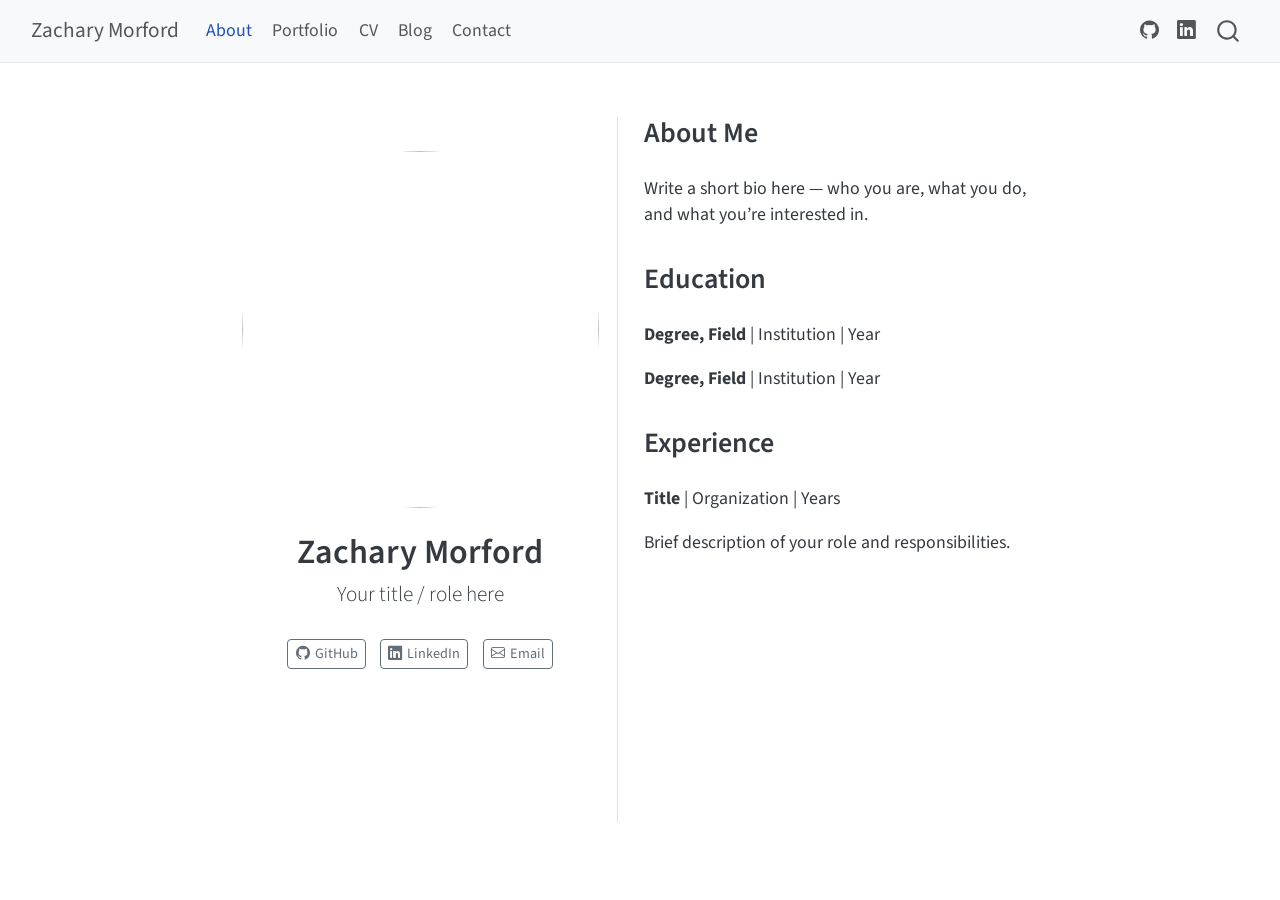
==== index.html @ 19106c6e "Built site for gh-pages" ====
<!DOCTYPE html>
<html xmlns="http://www.w3.org/1999/xhtml" lang="en" xml:lang="en"><head>

<meta charset="utf-8">
<meta name="generator" content="quarto-1.9.37">

<meta name="viewport" content="width=device-width, initial-scale=1.0, user-scalable=yes">


<title>Zachary Morford</title>
<style>
/* Default styles provided by pandoc.
** See https://pandoc.org/MANUAL.html#variables-for-html for config info.
*/
code{white-space: pre-wrap;}
span.smallcaps{font-variant: small-caps;}
div.columns{display: flex; gap: min(4vw, 1.5em);}
div.column{flex: auto; overflow-x: auto;}
div.hanging-indent{margin-left: 1.5em; text-indent: -1.5em;}
ul.task-list{list-style: none;}
ul.task-list li input[type="checkbox"] {
  width: 0.8em;
  margin: 0 0.8em 0.2em -1em; /* quarto-specific, see https://github.com/quarto-dev/quarto-cli/issues/4556 */ 
  vertical-align: middle;
}
</style>


<script src="site_libs/quarto-nav/quarto-nav.js"></script>
<script src="site_libs/quarto-nav/headroom.min.js"></script>
<script src="site_libs/clipboard/clipboard.min.js"></script>
<script src="site_libs/quarto-search/autocomplete.umd.js"></script>
<script src="site_libs/quarto-search/fuse.min.js"></script>
<script src="site_libs/quarto-search/quarto-search.js"></script>
<meta name="quarto:offset" content="./">
<script src="site_libs/quarto-html/quarto.js" type="module"></script>
<script src="site_libs/quarto-html/tabsets/tabsets.js" type="module"></script>
<script src="site_libs/quarto-html/popper.min.js"></script>
<script src="site_libs/quarto-html/tippy.umd.min.js"></script>
<link href="site_libs/quarto-html/tippy.css" rel="stylesheet">
<link href="site_libs/quarto-html/quarto-syntax-highlighting-7f8f88aac4f3542376d5c11b86a4c14d.css" rel="stylesheet" id="quarto-text-highlighting-styles">
<script src="site_libs/bootstrap/bootstrap.min.js"></script>
<link href="site_libs/bootstrap/bootstrap-icons.css" rel="stylesheet">
<link href="site_libs/bootstrap/bootstrap-3e7735b7b22659e5fa437aca0bb49075.min.css" rel="stylesheet" append-hash="true" id="quarto-bootstrap" data-mode="light">
<script id="quarto-search-options" type="application/json">{
  "location": "navbar",
  "copy-button": false,
  "collapse-after": 3,
  "panel-placement": "end",
  "type": "overlay",
  "limit": 50,
  "keyboard-shortcut": [
    "f",
    "/",
    "s"
  ],
  "show-item-context": false,
  "language": {
    "search-no-results-text": "No results",
    "search-matching-documents-text": "matching documents",
    "search-copy-link-title": "Copy link to search",
    "search-hide-matches-text": "Hide additional matches",
    "search-more-match-text": "more match in this document",
    "search-more-matches-text": "more matches in this document",
    "search-clear-button-title": "Clear",
    "search-text-placeholder": "",
    "search-detached-cancel-button-title": "Cancel",
    "search-submit-button-title": "Submit",
    "search-label": "Search"
  }
}</script>


<link rel="stylesheet" href="styles.css">
</head>

<body class="nav-fixed fullcontent quarto-light">

<div id="quarto-search-results"></div>
  <header id="quarto-header" class="headroom fixed-top">
    <nav class="navbar navbar-expand-lg " data-bs-theme="dark">
      <div class="navbar-container container-fluid">
      <div class="navbar-brand-container mx-auto">
    <a class="navbar-brand" href="./index.html">
    <span class="navbar-title">Zachary Morford</span>
    </a>
  </div>
            <div id="quarto-search" class="" title="Search"></div>
          <button class="navbar-toggler" type="button" data-bs-toggle="collapse" data-bs-target="#navbarCollapse" aria-controls="navbarCollapse" role="menu" aria-expanded="false" aria-label="Toggle navigation" onclick="if (window.quartoToggleHeadroom) { window.quartoToggleHeadroom(); }">
  <span class="navbar-toggler-icon"></span>
</button>
          <div class="collapse navbar-collapse" id="navbarCollapse">
            <ul class="navbar-nav navbar-nav-scroll me-auto">
  <li class="nav-item">
    <a class="nav-link active" href="./index.html" aria-current="page"> 
<span class="menu-text">About</span></a>
  </li>  
  <li class="nav-item">
    <a class="nav-link" href="./portfolio.html"> 
<span class="menu-text">Portfolio</span></a>
  </li>  
  <li class="nav-item">
    <a class="nav-link" href="./cv.html"> 
<span class="menu-text">CV</span></a>
  </li>  
  <li class="nav-item">
    <a class="nav-link" href="./blog/index.html"> 
<span class="menu-text">Blog</span></a>
  </li>  
  <li class="nav-item">
    <a class="nav-link" href="./contact.html"> 
<span class="menu-text">Contact</span></a>
  </li>  
</ul>
            <ul class="navbar-nav navbar-nav-scroll ms-auto">
  <li class="nav-item compact">
    <a class="nav-link" href="https://github.com/"> <i class="bi bi-github" role="img" aria-label="GitHub">
</i> 
<span class="menu-text"></span></a>
  </li>  
  <li class="nav-item compact">
    <a class="nav-link" href="https://linkedin.com/in/"> <i class="bi bi-linkedin" role="img" aria-label="LinkedIn">
</i> 
<span class="menu-text"></span></a>
  </li>  
</ul>
          </div> <!-- /navcollapse -->
            <div class="quarto-navbar-tools">
</div>
      </div> <!-- /container-fluid -->
    </nav>
</header>
<!-- content -->
<div id="quarto-content" class="quarto-container page-columns page-rows-contents page-layout-article page-navbar">
<!-- sidebar -->
<!-- margin-sidebar -->
    
<!-- main -->
<div class="quarto-about-trestles">
  <div class="about-entity">
    <img src="assets/profile.jpg" class="about-image
  round " style="height: 20em; width: 20em;">
<header id="title-block-header" class="quarto-title-block default">
<div class="quarto-title">
<h1 class="title">Zachary Morford</h1>
<p class="subtitle lead">Your title / role here</p>
</div>
<div class="quarto-title-meta">
  </div>
</header>
    <div class="about-links">
  <a href="https://github.com/" class="about-link" rel="" target="">
    <i class="bi bi-github"></i>
     <span class="about-link-text">GitHub</span>
  </a>
  <a href="https://linkedin.com/in/" class="about-link" rel="" target="">
    <i class="bi bi-linkedin"></i>
     <span class="about-link-text">LinkedIn</span>
  </a>
  <a href="mailto:your@email.com" class="about-link" rel="" target="">
    <i class="bi bi-envelope"></i>
     <span class="about-link-text">Email</span>
  </a>
</div>
  </div>
  <div class="about-contents"><main class="content" id="quarto-document-content">
<section id="about-me" class="level2">
<h2 data-anchor-id="about-me">About Me</h2>
<p>Write a short bio here — who you are, what you do, and what you’re interested in.</p>
</section>
<section id="education" class="level2">
<h2 data-anchor-id="education">Education</h2>
<p><strong>Degree, Field</strong> | Institution | Year</p>
<p><strong>Degree, Field</strong> | Institution | Year</p>
</section>
<section id="experience" class="level2">
<h2 data-anchor-id="experience">Experience</h2>
<p><strong>Title</strong> | Organization | Years</p>
<p>Brief description of your role and responsibilities.</p>


</section>
</main></div>
</div>
 <!-- /main -->
<script id="quarto-html-after-body" type="application/javascript">
  window.document.addEventListener("DOMContentLoaded", function (event) {
    const isCodeAnnotation = (el) => {
      for (const clz of el.classList) {
        if (clz.startsWith('code-annotation-')) {                     
          return true;
        }
      }
      return false;
    }
    const onCopySuccess = function(e) {
      // button target
      const button = e.trigger;
      // don't keep focus
      button.blur();
      // flash "checked"
      button.classList.add('code-copy-button-checked');
      var currentTitle = button.getAttribute("title");
      button.setAttribute("title", "Copied!");
      let tooltip;
      if (window.bootstrap) {
        button.setAttribute("data-bs-toggle", "tooltip");
        button.setAttribute("data-bs-placement", "left");
        button.setAttribute("data-bs-title", "Copied!");
        tooltip = new bootstrap.Tooltip(button, 
          { trigger: "manual", 
            customClass: "code-copy-button-tooltip",
            offset: [0, -8]});
        tooltip.show();    
      }
      setTimeout(function() {
        if (tooltip) {
          tooltip.hide();
          button.removeAttribute("data-bs-title");
          button.removeAttribute("data-bs-toggle");
          button.removeAttribute("data-bs-placement");
        }
        button.setAttribute("title", currentTitle);
        button.classList.remove('code-copy-button-checked');
      }, 1000);
      // clear code selection
      e.clearSelection();
    }
    const getTextToCopy = function(trigger) {
      const outerScaffold = trigger.parentElement.cloneNode(true);
      const codeEl = outerScaffold.querySelector('code');
      for (const childEl of codeEl.children) {
        if (isCodeAnnotation(childEl)) {
          childEl.remove();
        }
      }
      return codeEl.innerText;
    }
    const clipboard = new window.ClipboardJS('.code-copy-button:not([data-in-quarto-modal])', {
      text: getTextToCopy
    });
    clipboard.on('success', onCopySuccess);
    if (window.document.getElementById('quarto-embedded-source-code-modal')) {
      const clipboardModal = new window.ClipboardJS('.code-copy-button[data-in-quarto-modal]', {
        text: getTextToCopy,
        container: window.document.getElementById('quarto-embedded-source-code-modal')
      });
      clipboardModal.on('success', onCopySuccess);
    }
      var localhostRegex = new RegExp(/^(?:http|https):\/\/localhost\:?[0-9]*\//);
      var mailtoRegex = new RegExp(/^mailto:/);
        var filterRegex = new RegExp("https:\/\/SolarDifference\.github\.io\/personal-website\/");
      var isInternal = (href) => {
          return filterRegex.test(href) || localhostRegex.test(href) || mailtoRegex.test(href);
      }
      // Inspect non-navigation links and adorn them if external
     var links = window.document.querySelectorAll('a[href]:not(.nav-link):not(.navbar-brand):not(.toc-action):not(.sidebar-link):not(.sidebar-item-toggle):not(.pagination-link):not(.no-external):not([aria-hidden]):not(.dropdown-item):not(.quarto-navigation-tool):not(.about-link)');
      for (var i=0; i<links.length; i++) {
        const link = links[i];
        if (!isInternal(link.href)) {
          // undo the damage that might have been done by quarto-nav.js in the case of
          // links that we want to consider external
          if (link.dataset.originalHref !== undefined) {
            link.href = link.dataset.originalHref;
          }
        }
      }
    function tippyHover(el, contentFn, onTriggerFn, onUntriggerFn) {
      const config = {
        allowHTML: true,
        maxWidth: 500,
        delay: 100,
        arrow: false,
        appendTo: function(el) {
            return el.parentElement;
        },
        interactive: true,
        interactiveBorder: 10,
        theme: 'quarto',
        placement: 'bottom-start',
      };
      if (contentFn) {
        config.content = contentFn;
      }
      if (onTriggerFn) {
        config.onTrigger = onTriggerFn;
      }
      if (onUntriggerFn) {
        config.onUntrigger = onUntriggerFn;
      }
      window.tippy(el, config); 
    }
    const noterefs = window.document.querySelectorAll('a[role="doc-noteref"]');
    for (var i=0; i<noterefs.length; i++) {
      const ref = noterefs[i];
      tippyHover(ref, function() {
        // use id or data attribute instead here
        let href = ref.getAttribute('data-footnote-href') || ref.getAttribute('href');
        try { href = new URL(href).hash; } catch {}
        const id = href.replace(/^#\/?/, "");
        const note = window.document.getElementById(id);
        if (note) {
          return note.innerHTML;
        } else {
          return "";
        }
      });
    }
    const xrefs = window.document.querySelectorAll('a.quarto-xref');
    const processXRef = (id, note) => {
      // Strip column container classes
      const stripColumnClz = (el) => {
        el.classList.remove("page-full", "page-columns");
        if (el.children) {
          for (const child of el.children) {
            stripColumnClz(child);
          }
        }
      }
      stripColumnClz(note)
      if (id === null || id.startsWith('sec-')) {
        // Special case sections, only their first couple elements
        const container = document.createElement("div");
        if (note.children && note.children.length > 2) {
          container.appendChild(note.children[0].cloneNode(true));
          for (let i = 1; i < note.children.length; i++) {
            const child = note.children[i];
            if (child.tagName === "P" && child.innerText === "") {
              continue;
            } else {
              container.appendChild(child.cloneNode(true));
              break;
            }
          }
          if (window.Quarto?.typesetMath) {
            window.Quarto.typesetMath(container);
          }
          return container.innerHTML
        } else {
          if (window.Quarto?.typesetMath) {
            window.Quarto.typesetMath(note);
          }
          return note.innerHTML;
        }
      } else {
        // Remove any anchor links if they are present
        const anchorLink = note.querySelector('a.anchorjs-link');
        if (anchorLink) {
          anchorLink.remove();
        }
        if (window.Quarto?.typesetMath) {
          window.Quarto.typesetMath(note);
        }
        if (note.classList.contains("callout")) {
          return note.outerHTML;
        } else {
          return note.innerHTML;
        }
      }
    }
    for (var i=0; i<xrefs.length; i++) {
      const xref = xrefs[i];
      tippyHover(xref, undefined, function(instance) {
        instance.disable();
        let url = xref.getAttribute('href');
        let hash = undefined; 
        if (url.startsWith('#')) {
          hash = url;
        } else {
          try { hash = new URL(url).hash; } catch {}
        }
        if (hash) {
          const id = hash.replace(/^#\/?/, "");
          const note = window.document.getElementById(id);
          if (note !== null) {
            try {
              const html = processXRef(id, note.cloneNode(true));
              instance.setContent(html);
            } finally {
              instance.enable();
              instance.show();
            }
          } else {
            // See if we can fetch this
            fetch(url.split('#')[0])
            .then(res => res.text())
            .then(html => {
              const parser = new DOMParser();
              const htmlDoc = parser.parseFromString(html, "text/html");
              const note = htmlDoc.getElementById(id);
              if (note !== null) {
                const html = processXRef(id, note);
                instance.setContent(html);
              } 
            }).finally(() => {
              instance.enable();
              instance.show();
            });
          }
        } else {
          // See if we can fetch a full url (with no hash to target)
          // This is a special case and we should probably do some content thinning / targeting
          fetch(url)
          .then(res => res.text())
          .then(html => {
            const parser = new DOMParser();
            const htmlDoc = parser.parseFromString(html, "text/html");
            const note = htmlDoc.querySelector('main.content');
            if (note !== null) {
              // This should only happen for chapter cross references
              // (since there is no id in the URL)
              // remove the first header
              if (note.children.length > 0 && note.children[0].tagName === "HEADER") {
                note.children[0].remove();
              }
              const html = processXRef(null, note);
              instance.setContent(html);
            } 
          }).finally(() => {
            instance.enable();
            instance.show();
          });
        }
      }, function(instance) {
      });
    }
        let selectedAnnoteEl;
        const selectorForAnnotation = ( cell, annotation) => {
          let cellAttr = 'data-code-cell="' + cell + '"';
          let lineAttr = 'data-code-annotation="' +  annotation + '"';
          const selector = 'span[' + cellAttr + '][' + lineAttr + ']';
          return selector;
        }
        const selectCodeLines = (annoteEl) => {
          const doc = window.document;
          const targetCell = annoteEl.getAttribute("data-target-cell");
          const targetAnnotation = annoteEl.getAttribute("data-target-annotation");
          const annoteSpan = window.document.querySelector(selectorForAnnotation(targetCell, targetAnnotation));
          const lines = annoteSpan.getAttribute("data-code-lines").split(",");
          const lineIds = lines.map((line) => {
            return targetCell + "-" + line;
          })
          let top = null;
          let height = null;
          let parent = null;
          if (lineIds.length > 0) {
              //compute the position of the single el (top and bottom and make a div)
              const el = window.document.getElementById(lineIds[0]);
              top = el.offsetTop;
              height = el.offsetHeight;
              parent = el.parentElement.parentElement;
            if (lineIds.length > 1) {
              const lastEl = window.document.getElementById(lineIds[lineIds.length - 1]);
              const bottom = lastEl.offsetTop + lastEl.offsetHeight;
              height = bottom - top;
            }
            if (top !== null && height !== null && parent !== null) {
              // cook up a div (if necessary) and position it 
              let div = window.document.getElementById("code-annotation-line-highlight");
              if (div === null) {
                div = window.document.createElement("div");
                div.setAttribute("id", "code-annotation-line-highlight");
                div.style.position = 'absolute';
                parent.appendChild(div);
              }
              div.style.top = top - 2 + "px";
              div.style.height = height + 4 + "px";
              div.style.left = 0;
              let gutterDiv = window.document.getElementById("code-annotation-line-highlight-gutter");
              if (gutterDiv === null) {
                gutterDiv = window.document.createElement("div");
                gutterDiv.setAttribute("id", "code-annotation-line-highlight-gutter");
                gutterDiv.style.position = 'absolute';
                const codeCell = window.document.getElementById(targetCell);
                const gutter = codeCell.querySelector('.code-annotation-gutter');
                gutter.appendChild(gutterDiv);
              }
              gutterDiv.style.top = top - 2 + "px";
              gutterDiv.style.height = height + 4 + "px";
            }
            selectedAnnoteEl = annoteEl;
          }
        };
        const unselectCodeLines = () => {
          const elementsIds = ["code-annotation-line-highlight", "code-annotation-line-highlight-gutter"];
          elementsIds.forEach((elId) => {
            const div = window.document.getElementById(elId);
            if (div) {
              div.remove();
            }
          });
          selectedAnnoteEl = undefined;
        };
          // Handle positioning of the toggle
      window.addEventListener(
        "resize",
        throttle(() => {
          elRect = undefined;
          if (selectedAnnoteEl) {
            selectCodeLines(selectedAnnoteEl);
          }
        }, 10)
      );
      function throttle(fn, ms) {
      let throttle = false;
      let timer;
        return (...args) => {
          if(!throttle) { // first call gets through
              fn.apply(this, args);
              throttle = true;
          } else { // all the others get throttled
              if(timer) clearTimeout(timer); // cancel #2
              timer = setTimeout(() => {
                fn.apply(this, args);
                timer = throttle = false;
              }, ms);
          }
        };
      }
        // Attach click handler to the DT
        const annoteDls = window.document.querySelectorAll('dt[data-target-cell]');
        for (const annoteDlNode of annoteDls) {
          annoteDlNode.addEventListener('click', (event) => {
            const clickedEl = event.target;
            if (clickedEl !== selectedAnnoteEl) {
              unselectCodeLines();
              const activeEl = window.document.querySelector('dt[data-target-cell].code-annotation-active');
              if (activeEl) {
                activeEl.classList.remove('code-annotation-active');
              }
              selectCodeLines(clickedEl);
              clickedEl.classList.add('code-annotation-active');
            } else {
              // Unselect the line
              unselectCodeLines();
              clickedEl.classList.remove('code-annotation-active');
            }
          });
        }
    const findCites = (el) => {
      const parentEl = el.parentElement;
      if (parentEl) {
        const cites = parentEl.dataset.cites;
        if (cites) {
          return {
            el,
            cites: cites.split(' ')
          };
        } else {
          return findCites(el.parentElement)
        }
      } else {
        return undefined;
      }
    };
    var bibliorefs = window.document.querySelectorAll('a[role="doc-biblioref"]');
    for (var i=0; i<bibliorefs.length; i++) {
      const ref = bibliorefs[i];
      const citeInfo = findCites(ref);
      if (citeInfo) {
        tippyHover(citeInfo.el, function() {
          var popup = window.document.createElement('div');
          citeInfo.cites.forEach(function(cite) {
            var citeDiv = window.document.createElement('div');
            citeDiv.classList.add('hanging-indent');
            citeDiv.classList.add('csl-entry');
            var biblioDiv = window.document.getElementById('ref-' + cite);
            if (biblioDiv) {
              citeDiv.innerHTML = biblioDiv.innerHTML;
            }
            popup.appendChild(citeDiv);
          });
          return popup.innerHTML;
        });
      }
    }
  });
  </script>
</div> <!-- /content -->




</body></html>
---- site_libs/quarto-html/tippy.css ----
.tippy-box[data-animation=fade][data-state=hidden]{opacity:0}[data-tippy-root]{max-width:calc(100vw - 10px)}.tippy-box{position:relative;background-color:#333;color:#fff;border-radius:4px;font-size:14px;line-height:1.4;white-space:normal;outline:0;transition-property:transform,visibility,opacity}.tippy-box[data-placement^=top]>.tippy-arrow{bottom:0}.tippy-box[data-placement^=top]>.tippy-arrow:before{bottom:-7px;left:0;border-width:8px 8px 0;border-top-color:initial;transform-origin:center top}.tippy-box[data-placement^=bottom]>.tippy-arrow{top:0}.tippy-box[data-placement^=bottom]>.tippy-arrow:before{top:-7px;left:0;border-width:0 8px 8px;border-bottom-color:initial;transform-origin:center bottom}.tippy-box[data-placement^=left]>.tippy-arrow{right:0}.tippy-box[data-placement^=left]>.tippy-arrow:before{border-width:8px 0 8px 8px;border-left-color:initial;right:-7px;transform-origin:center left}.tippy-box[data-placement^=right]>.tippy-arrow{left:0}.tippy-box[data-placement^=right]>.tippy-arrow:before{left:-7px;border-width:8px 8px 8px 0;border-right-color:initial;transform-origin:center right}.tippy-box[data-inertia][data-state=visible]{transition-timing-function:cubic-bezier(.54,1.5,.38,1.11)}.tippy-arrow{width:16px;height:16px;color:#333}.tippy-arrow:before{content:"";position:absolute;border-color:transparent;border-style:solid}.tippy-content{position:relative;padding:5px 9px;z-index:1}
---- site_libs/quarto-html/quarto-syntax-highlighting-7f8f88aac4f3542376d5c11b86a4c14d.css ----
/* quarto syntax highlight colors */
:root {
  --quarto-hl-ot-color: #003B4F;
  --quarto-hl-at-color: #657422;
  --quarto-hl-ss-color: #20794D;
  --quarto-hl-an-color: #5E5E5E;
  --quarto-hl-fu-color: #4758AB;
  --quarto-hl-st-color: #20794D;
  --quarto-hl-cf-color: #003B4F;
  --quarto-hl-op-color: #5E5E5E;
  --quarto-hl-er-color: #AD0000;
  --quarto-hl-bn-color: #AD0000;
  --quarto-hl-al-color: #AD0000;
  --quarto-hl-va-color: #111111;
  --quarto-hl-bu-color: inherit;
  --quarto-hl-ex-color: inherit;
  --quarto-hl-pp-color: #AD0000;
  --quarto-hl-in-color: #5E5E5E;
  --quarto-hl-vs-color: #20794D;
  --quarto-hl-wa-color: #5E5E5E;
  --quarto-hl-do-color: #5E5E5E;
  --quarto-hl-im-color: #00769E;
  --quarto-hl-ch-color: #20794D;
  --quarto-hl-dt-color: #AD0000;
  --quarto-hl-fl-color: #AD0000;
  --quarto-hl-co-color: #5E5E5E;
  --quarto-hl-cv-color: #5E5E5E;
  --quarto-hl-cn-color: #8f5902;
  --quarto-hl-sc-color: #5E5E5E;
  --quarto-hl-dv-color: #AD0000;
  --quarto-hl-kw-color: #003B4F;
}

/* other quarto variables */
:root {
  --quarto-font-monospace: SFMono-Regular, Menlo, Monaco, Consolas, "Liberation Mono", "Courier New", monospace;
}

/* syntax highlight based on Pandoc's rules */
pre > code.sourceCode > span {
  color: #003B4F;
}

code.sourceCode > span {
  color: #003B4F;
}

div.sourceCode,
div.sourceCode pre.sourceCode {
  color: #003B4F;
}

/* Normal */
code span {
  color: #003B4F;
}

/* Alert */
code span.al {
  color: #AD0000;
  font-style: inherit;
}

/* Annotation */
code span.an {
  color: #5E5E5E;
  font-style: inherit;
}

/* Attribute */
code span.at {
  color: #657422;
  font-style: inherit;
}

/* BaseN */
code span.bn {
  color: #AD0000;
  font-style: inherit;
}

/* BuiltIn */
code span.bu {
  font-style: inherit;
}

/* ControlFlow */
code span.cf {
  color: #003B4F;
  font-weight: bold;
  font-style: inherit;
}

/* Char */
code span.ch {
  color: #20794D;
  font-style: inherit;
}

/* Constant */
code span.cn {
  color: #8f5902;
  font-style: inherit;
}

/* Comment */
code span.co {
  color: #5E5E5E;
  font-style: inherit;
}

/* CommentVar */
code span.cv {
  color: #5E5E5E;
  font-style: italic;
}

/* Documentation */
code span.do {
  color: #5E5E5E;
  font-style: italic;
}

/* DataType */
code span.dt {
  color: #AD0000;
  font-style: inherit;
}

/* DecVal */
code span.dv {
  color: #AD0000;
  font-style: inherit;
}

/* Error */
code span.er {
  color: #AD0000;
  font-style: inherit;
}

/* Extension */
code span.ex {
  font-style: inherit;
}

/* Float */
code span.fl {
  color: #AD0000;
  font-style: inherit;
}

/* Function */
code span.fu {
  color: #4758AB;
  font-style: inherit;
}

/* Import */
code span.im {
  color: #00769E;
  font-style: inherit;
}

/* Information */
code span.in {
  color: #5E5E5E;
  font-style: inherit;
}

/* Keyword */
code span.kw {
  color: #003B4F;
  font-weight: bold;
  font-style: inherit;
}

/* Operator */
code span.op {
  color: #5E5E5E;
  font-style: inherit;
}

/* Other */
code span.ot {
  color: #003B4F;
  font-style: inherit;
}

/* Preprocessor */
code span.pp {
  color: #AD0000;
  font-style: inherit;
}

/* SpecialChar */
code span.sc {
  color: #5E5E5E;
  font-style: inherit;
}

/* SpecialString */
code span.ss {
  color: #20794D;
  font-style: inherit;
}

/* String */
code span.st {
  color: #20794D;
  font-style: inherit;
}

/* Variable */
code span.va {
  color: #111111;
  font-style: inherit;
}

/* VerbatimString */
code span.vs {
  color: #20794D;
  font-style: inherit;
}

/* Warning */
code span.wa {
  color: #5E5E5E;
  font-style: italic;
}

.prevent-inlining {
  content: "</";
}

/*# sourceMappingURL=789ad8cd35626ba772517505b42a116e.css.map */
---- styles.css ----
/* ── Typography ── */
body {
  font-size: 1.05rem;
}

/* ── Navbar ── */
.navbar {
  border-bottom: 1px solid #e5e7eb;
}

/* ── About page hero ── */
.quarto-about-trestles .about-entity {
  padding-top: 2rem;
}

/* ── Portfolio grid cards ── */
.g-col-12 h3 {
  margin-top: 0;
  font-size: 1.15rem;
}

/* ── CV download button ── */
.btn-outline-primary {
  margin-bottom: 1.5rem;
}

/* ── Blog listing ── */
.quarto-listing-default .listing-title {
  font-weight: 600;
}
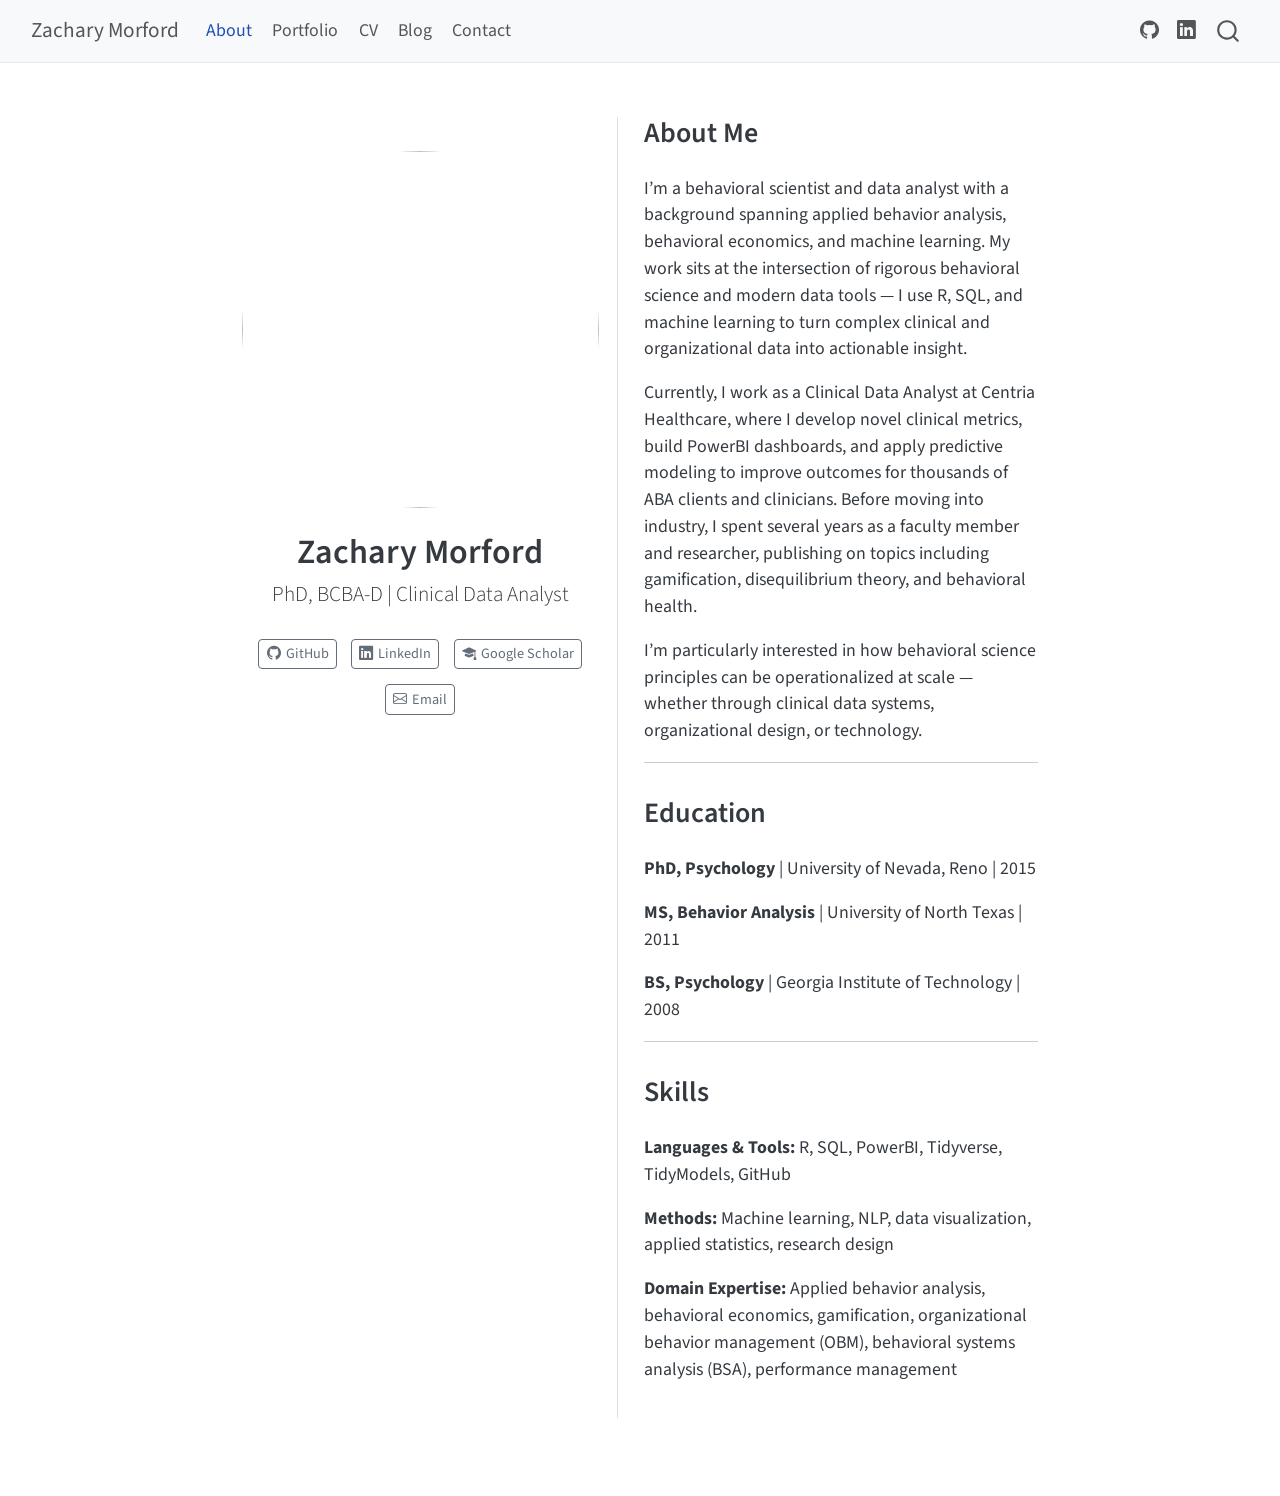
==== commit 545b7282: "Built site for gh-pages" ====
--- a/index.html
+++ b/index.html
@@ -143,21 +143,25 @@
 <header id="title-block-header" class="quarto-title-block default">
 <div class="quarto-title">
 <h1 class="title">Zachary Morford</h1>
-<p class="subtitle lead">Your title / role here</p>
+<p class="subtitle lead">PhD, BCBA-D | Clinical Data Analyst</p>
 </div>
 <div class="quarto-title-meta">
   </div>
 </header>
     <div class="about-links">
-  <a href="https://github.com/" class="about-link" rel="" target="">
+  <a href="https://github.com/SolarDifference" class="about-link" rel="" target="">
     <i class="bi bi-github"></i>
      <span class="about-link-text">GitHub</span>
   </a>
-  <a href="https://linkedin.com/in/" class="about-link" rel="" target="">
+  <a href="https://linkedin.com/in/zachary-morford" class="about-link" rel="" target="">
     <i class="bi bi-linkedin"></i>
      <span class="about-link-text">LinkedIn</span>
   </a>
-  <a href="mailto:your@email.com" class="about-link" rel="" target="">
+  <a href="https://scholar.google.com/citations?user=spSifXcAAAAJ&amp;hl=en" class="about-link" rel="" target="">
+    <i class="bi bi-mortarboard-fill"></i>
+     <span class="about-link-text">Google Scholar</span>
+  </a>
+  <a href="mailto:zachary.morford@icloud.com" class="about-link" rel="" target="">
     <i class="bi bi-envelope"></i>
      <span class="about-link-text">Email</span>
   </a>
@@ -166,17 +170,23 @@
   <div class="about-contents"><main class="content" id="quarto-document-content">
 <section id="about-me" class="level2">
 <h2 data-anchor-id="about-me">About Me</h2>
-<p>Write a short bio here — who you are, what you do, and what you’re interested in.</p>
+<p>I’m a behavioral scientist and data analyst with a background spanning applied behavior analysis, behavioral economics, and machine learning. My work sits at the intersection of rigorous behavioral science and modern data tools — I use R, SQL, and machine learning to turn complex clinical and organizational data into actionable insight.</p>
+<p>Currently, I work as a Clinical Data Analyst at Centria Healthcare, where I develop novel clinical metrics, build PowerBI dashboards, and apply predictive modeling to improve outcomes for thousands of ABA clients and clinicians. Before moving into industry, I spent several years as a faculty member and researcher, publishing on topics including gamification, disequilibrium theory, and behavioral health.</p>
+<p>I’m particularly interested in how behavioral science principles can be operationalized at scale — whether through clinical data systems, organizational design, or technology.</p>
+<hr>
 </section>
 <section id="education" class="level2">
 <h2 data-anchor-id="education">Education</h2>
-<p><strong>Degree, Field</strong> | Institution | Year</p>
-<p><strong>Degree, Field</strong> | Institution | Year</p>
+<p><strong>PhD, Psychology</strong> | University of Nevada, Reno | 2015</p>
+<p><strong>MS, Behavior Analysis</strong> | University of North Texas | 2011</p>
+<p><strong>BS, Psychology</strong> | Georgia Institute of Technology | 2008</p>
+<hr>
 </section>
-<section id="experience" class="level2">
-<h2 data-anchor-id="experience">Experience</h2>
-<p><strong>Title</strong> | Organization | Years</p>
-<p>Brief description of your role and responsibilities.</p>
+<section id="skills" class="level2">
+<h2 data-anchor-id="skills">Skills</h2>
+<p><strong>Languages &amp; Tools:</strong> R, SQL, PowerBI, Tidyverse, TidyModels, GitHub</p>
+<p><strong>Methods:</strong> Machine learning, NLP, data visualization, applied statistics, research design</p>
+<p><strong>Domain Expertise:</strong> Applied behavior analysis, behavioral economics, gamification, organizational behavior management (OBM), behavioral systems analysis (BSA), performance management</p>
 
 
 </section>
